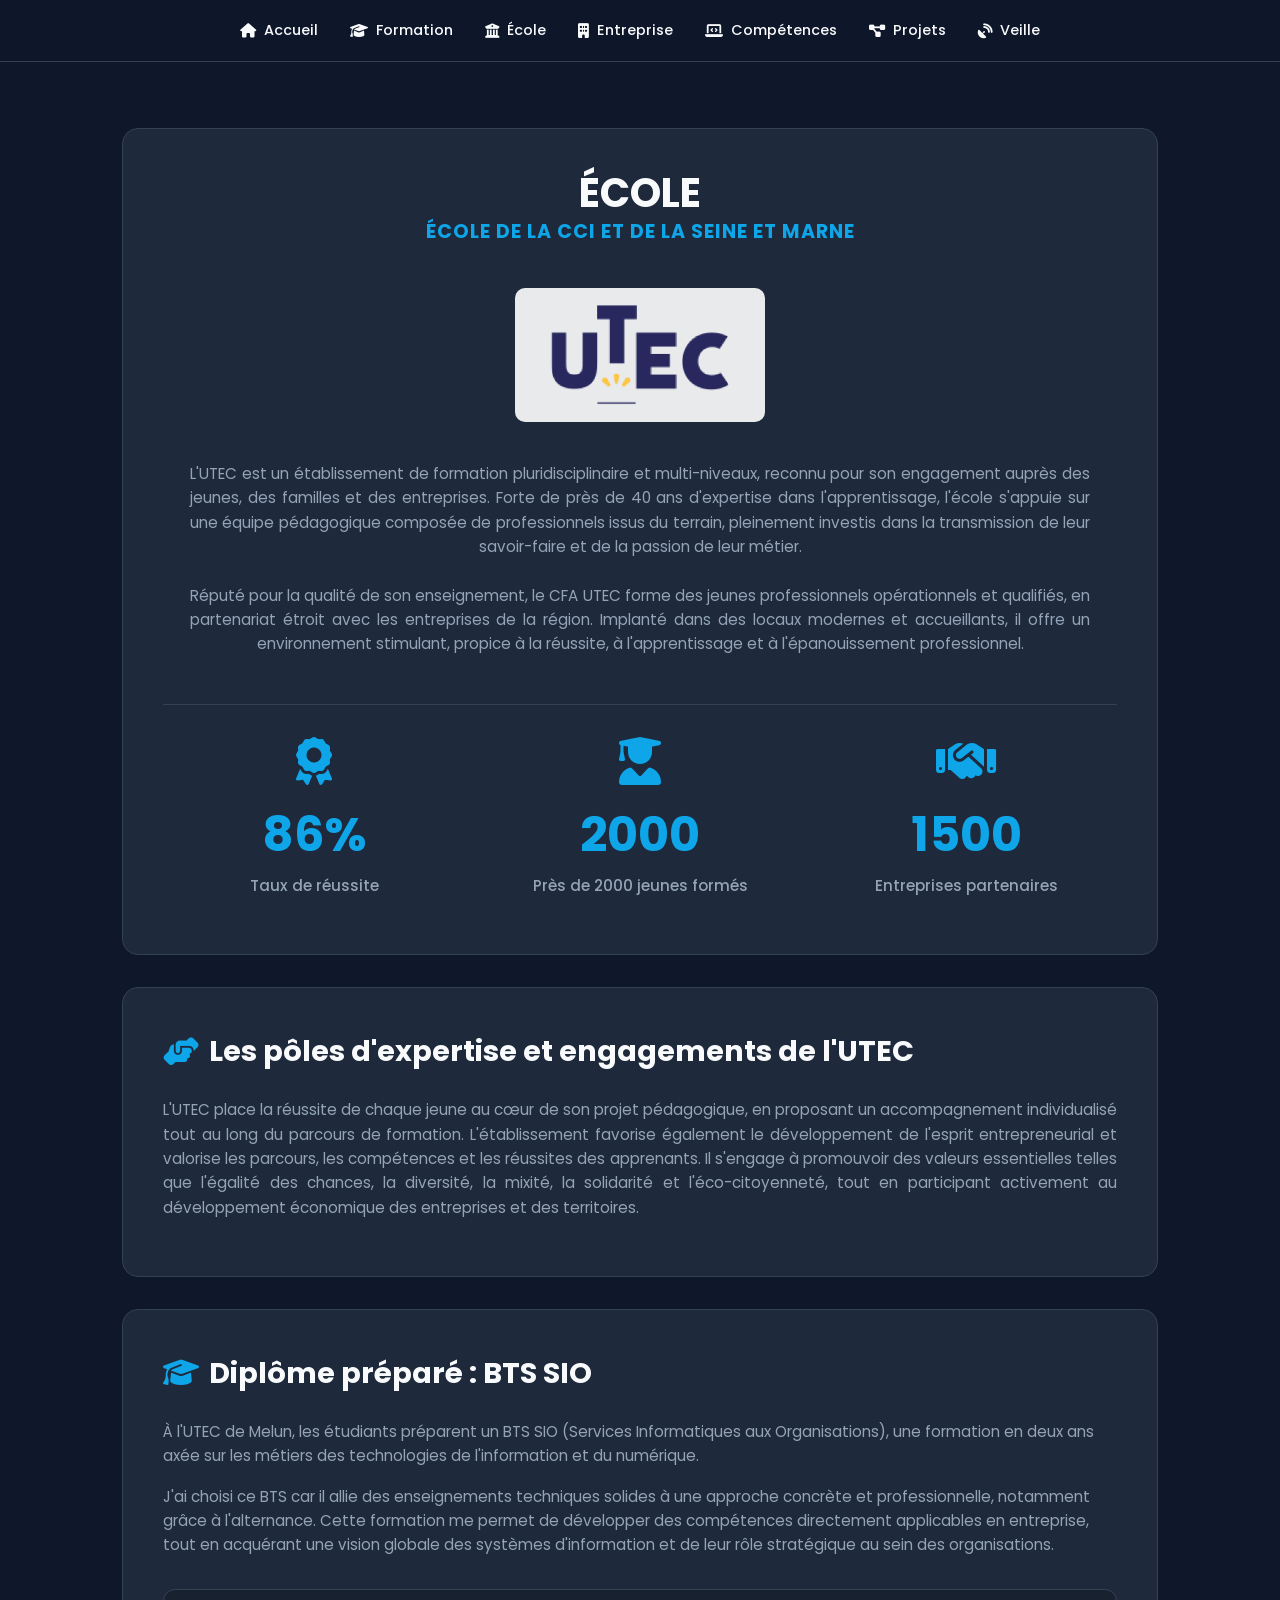
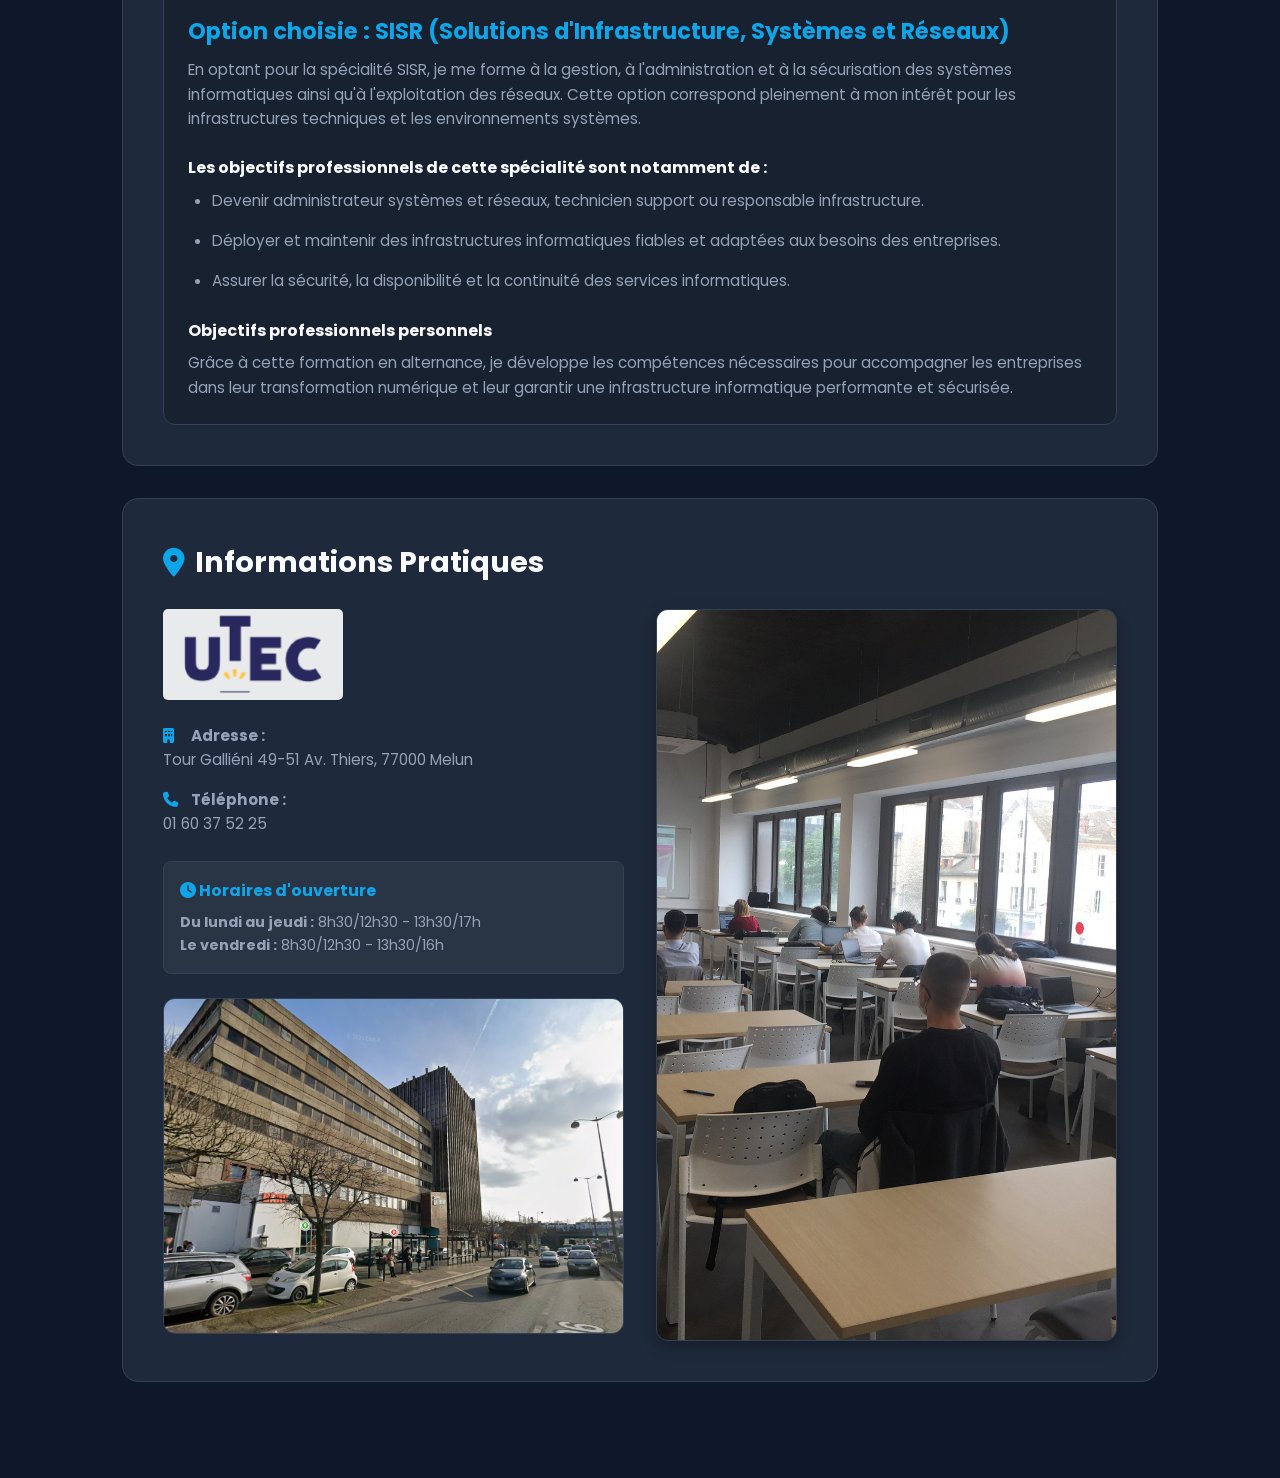
==== ecole.html @ 9d49ade6 "Add files via upload" ====
<!DOCTYPE html>
<html lang="fr">
<head>
    <meta charset="UTF-8">
    <title>École | AISSAM Ilyess</title>
    <link rel="stylesheet" href="style.css">
    <link rel="stylesheet" href="https://cdnjs.cloudflare.com/ajax/libs/font-awesome/6.4.0/css/all.min.css">
</head>
<body>

    <nav>
        <a href="index.html"><i class="fas fa-home"></i> Accueil</a>
        <a href="formation.html"><i class="fas fa-graduation-cap"></i> Formation</a>
        <a href="ecole.html"><i class="fas fa-university"></i> École</a>
        <a href="entreprise.html"><i class="fas fa-building"></i> Entreprise</a>
        <a href="competences.html"><i class="fas fa-laptop-code"></i> Compétences</a>
        <a href="projets.html"><i class="fas fa-project-diagram"></i> Projets</a>
        <a href="veille.html"><i class="fas fa-satellite-dish"></i> Veille</a>
    </nav>

    <div class="container">
        
        <div class="card" style="text-align: center;">
            <h1 style="font-size: 2.5rem; margin-bottom: 0;">ÉCOLE</h1>
            <h3 style="color: var(--accent); text-transform: uppercase; letter-spacing: 1px; margin-top: 0;">École de la CCI et de la Seine et Marne</h3>
            
            <img src="images/logo_utec25-_2.png" alt="Logo UTEC" style="max-width: 250px; height: auto; background: rgba(255,255,255,0.9); padding: 15px; border-radius: 10px; margin: 2rem 0;">
            
            <p style="max-width: 900px; margin: 0 auto 3rem auto; text-align: justify; text-align-last: center;">
                L'UTEC est un établissement de formation pluridisciplinaire et multi-niveaux, reconnu pour son engagement auprès des jeunes, des familles et des entreprises. Forte de près de 40 ans d'expertise dans l'apprentissage, l'école s'appuie sur une équipe pédagogique composée de professionnels issus du terrain, pleinement investis dans la transmission de leur savoir-faire et de la passion de leur métier.<br><br>
                Réputé pour la qualité de son enseignement, le CFA UTEC forme des jeunes professionnels opérationnels et qualifiés, en partenariat étroit avec les entreprises de la région. Implanté dans des locaux modernes et accueillants, il offre un environnement stimulant, propice à la réussite, à l'apprentissage et à l'épanouissement professionnel.
            </p>

            <div class="grid-3" style="border-top: 1px solid var(--border); padding-top: 2rem;">
                <div>
                    <i class="fas fa-award fa-3x" style="color: var(--accent);"></i>
                    <h2 style="font-size: 3rem; color: var(--accent); justify-content: center; margin: 10px 0 0 0; border: none;">86%</h2>
                    <p style="font-weight: 500;">Taux de réussite</p>
                </div>
                <div>
                    <i class="fas fa-user-graduate fa-3x" style="color: var(--accent);"></i>
                    <h2 style="font-size: 3rem; color: var(--accent); justify-content: center; margin: 10px 0 0 0; border: none;">2000</h2>
                    <p style="font-weight: 500;">Près de 2000 jeunes formés</p>
                </div>
                <div>
                    <i class="fas fa-handshake fa-3x" style="color: var(--accent);"></i>
                    <h2 style="font-size: 3rem; color: var(--accent); justify-content: center; margin: 10px 0 0 0; border: none;">1500</h2>
                    <p style="font-weight: 500;">Entreprises partenaires</p>
                </div>
            </div>
        </div>

        <div class="card">
            <h2><i class="fas fa-hands-helping"></i> Les pôles d'expertise et engagements de l'UTEC</h2>
            <p style="text-align: justify;">
                L'UTEC place la réussite de chaque jeune au cœur de son projet pédagogique, en proposant un accompagnement individualisé tout au long du parcours de formation. L'établissement favorise également le développement de l'esprit entrepreneurial et valorise les parcours, les compétences et les réussites des apprenants. Il s'engage à promouvoir des valeurs essentielles telles que l'égalité des chances, la diversité, la mixité, la solidarité et l'éco-citoyenneté, tout en participant activement au développement économique des entreprises et des territoires.
            </p>
        </div>

        <div class="card">
            <h2><i class="fas fa-graduation-cap"></i> Diplôme préparé : BTS SIO</h2>
            <p>À l'UTEC de Melun, les étudiants préparent un BTS SIO (Services Informatiques aux Organisations), une formation en deux ans axée sur les métiers des technologies de l'information et du numérique.</p>
            <p>J'ai choisi ce BTS car il allie des enseignements techniques solides à une approche concrète et professionnelle, notamment grâce à l'alternance. Cette formation me permet de développer des compétences directement applicables en entreprise, tout en acquérant une vision globale des systèmes d'information et de leur rôle stratégique au sein des organisations.</p>

            <div class="skill-box" style="margin-top: 2rem;">
                <h3 style="color: var(--accent); font-size: 1.4rem;">Option choisie : SISR (Solutions d'Infrastructure, Systèmes et Réseaux)</h3>
                <p>En optant pour la spécialité SISR, je me forme à la gestion, à l'administration et à la sécurisation des systèmes informatiques ainsi qu'à l'exploitation des réseaux. Cette option correspond pleinement à mon intérêt pour les infrastructures techniques et les environnements systèmes.</p>
                
                <h4 style="color: var(--text-light); margin-top: 1.5rem; margin-bottom: 0.5rem;">Les objectifs professionnels de cette spécialité sont notamment de :</h4>
                <ul>
                    <li>Devenir administrateur systèmes et réseaux, technicien support ou responsable infrastructure.</li>
                    <li>Déployer et maintenir des infrastructures informatiques fiables et adaptées aux besoins des entreprises.</li>
                    <li>Assurer la sécurité, la disponibilité et la continuité des services informatiques.</li>
                </ul>

                <h4 style="color: var(--text-light); margin-top: 1.5rem; margin-bottom: 0.5rem;">Objectifs professionnels personnels</h4>
                <p style="margin-bottom: 0;">Grâce à cette formation en alternance, je développe les compétences nécessaires pour accompagner les entreprises dans leur transformation numérique et leur garantir une infrastructure informatique performante et sécurisée.</p>
            </div>
        </div>

        <div class="card">
            <h2><i class="fas fa-map-marker-alt"></i> Informations Pratiques</h2>
            <div class="grid-2">
                <div>
                   <img src="images/logo_utec25-_2.png" alt="Logo UTEC" style="max-width: 180px; height: auto; background: rgba(255,255,255,0.9); padding: 5px; border-radius: 5px; margin-bottom: 1rem;">
                    
                    <p><strong><i class="fas fa-building" style="color: var(--accent); width: 25px;"></i> Adresse :</strong><br>Tour Galliéni 49-51 Av. Thiers, 77000 Melun</p>
                    <p><strong><i class="fas fa-phone" style="color: var(--accent); width: 25px;"></i> Téléphone :</strong><br>01 60 37 52 25</p>
                    
                    <div style="background: rgba(255,255,255,0.05); padding: 1rem; border-radius: 8px; border: 1px solid var(--border); margin-top: 1.5rem;">
                        <h4 style="color: var(--accent); margin-bottom: 0.5rem;"><i class="fas fa-clock"></i> Horaires d'ouverture</h4>
                        <p style="margin-bottom: 0; font-size: 0.9rem;"><strong>Du lundi au jeudi :</strong> 8h30/12h30 - 13h30/17h<br>
                        <strong>Le vendredi :</strong> 8h30/12h30 - 13h30/16h</p>
                    </div>

                    <img src="images/cfautec.png" alt="Bâtiment UTEC" style="width: 100%; height: auto; border-radius: 12px; border: 1px solid var(--border); margin-top: 1.5rem;">
                </div>

                <div>
                    <img src="images/utec_classe.jpg" alt="Salle de classe UTEC" style="width: 100%; height: 100%; object-fit: cover; border-radius: 12px; border: 1px solid var(--border); box-shadow: 0 5px 15px rgba(0,0,0,0.3);">
                </div>
            </div>
        </div>

    </div>

</body>
</html>
---- style.css ----
@import url('https://fonts.googleapis.com/css2?family=Poppins:wght@300;400;500;600;700&display=swap');

:root {
    --bg-dark: #0f172a; /* Bleu nuit très profond */
    --surface: #1e293b; /* Bleu gris pour les cartes */
    --accent: #0ea5e9; /* Cyan tech */
    --accent-hover: #0284c7;
    --text-light: #f8fafc;
    --text-muted: #94a3b8;
    --border: #334155;
}

* { margin: 0; padding: 0; box-sizing: border-box; font-family: 'Poppins', sans-serif; }

body {
    background-color: var(--bg-dark);
    /* Optionnel : tu peux rajouter ton image de fond ici si tu préfères, mais un fond uni fait plus "app" pro */
    color: var(--text-light);
    line-height: 1.6;
}

/* --- NAVIGATION --- */
nav {
    position: fixed; top: 0; width: 100%;
    background: rgba(15, 23, 42, 0.85); backdrop-filter: blur(12px);
    border-bottom: 1px solid var(--border);
    padding: 1.2rem 2rem; display: flex; justify-content: center; gap: 2rem; z-index: 1000;
}
nav a { color: var(--text-light); text-decoration: none; font-size: 0.9rem; font-weight: 500; transition: 0.3s; display: flex; align-items: center; gap: 8px; }
nav a:hover, nav a.active { color: var(--accent); }

/* --- CONTENEUR & CARTES --- */
.container { max-width: 1100px; margin: 0 auto; padding: 8rem 2rem 4rem 2rem; animation: fadeIn 0.8s ease; }
@keyframes fadeIn { from { opacity: 0; transform: translateY(20px); } to { opacity: 1; transform: translateY(0); } }

.card {
    background: var(--surface); border: 1px solid var(--border); border-radius: 16px;
    padding: 2.5rem; margin-bottom: 2rem; transition: transform 0.3s, box-shadow 0.3s;
}
.card:hover { transform: translateY(-5px); box-shadow: 0 10px 30px rgba(0,0,0,0.5); border-color: var(--accent); }

.grid-2 { display: grid; grid-template-columns: 1fr 1fr; gap: 2rem; }
.grid-3 { display: grid; grid-template-columns: repeat(auto-fit, minmax(250px, 1fr)); gap: 1.5rem; }

/* --- TEXTES & TITRES --- */
h1 { font-size: 3rem; font-weight: 700; line-height: 1.2; margin-bottom: 1rem; }
h1 span { color: var(--accent); }
h2 { font-size: 1.8rem; margin-bottom: 1.5rem; color: var(--text-light); display: flex; align-items: center; gap: 10px; }
h2 i { color: var(--accent); }
h3 { font-size: 1.2rem; color: var(--text-light); margin-bottom: 0.5rem; }
p, li { color: var(--text-muted); margin-bottom: 1rem; font-size: 0.95rem; }
ul { margin-left: 1.5rem; }

/* --- BOUTONS --- */
.btn-group { display: flex; gap: 1rem; margin-top: 1.5rem; }
.btn {
    padding: 0.8rem 1.5rem; border-radius: 8px; text-decoration: none; font-weight: 500;
    transition: 0.3s; display: inline-flex; align-items: center; gap: 8px; border: none; cursor: pointer;
}
.btn-primary { background: var(--accent); color: white; }
.btn-primary:hover { background: var(--accent-hover); box-shadow: 0 0 15px var(--accent); }
.btn-outline { background: transparent; color: var(--accent); border: 1px solid var(--accent); }
.btn-outline:hover { background: rgba(14, 165, 233, 0.1); }

/* --- COMPÉTENCES --- */
.skill-box { background: rgba(0,0,0,0.2); padding: 1.5rem; border-radius: 12px; border: 1px solid var(--border); }
.skill-bar { width: 100%; height: 6px; background: var(--border); border-radius: 10px; margin-top: 10px; overflow: hidden; }
.skill-fill { height: 100%; background: var(--accent); border-radius: 10px; }

/* --- TIMELINE (Formation) --- */
.timeline-item { border-left: 2px solid var(--accent); padding-left: 1.5rem; margin-bottom: 2rem; position: relative; }
.timeline-item::before { content: ''; position: absolute; left: -7px; top: 0; width: 12px; height: 12px; background: var(--accent); border-radius: 50%; }
.date-badge { display: inline-block; background: rgba(14, 165, 233, 0.1); color: var(--accent); padding: 4px 10px; border-radius: 20px; font-size: 0.8rem; font-weight: 600; margin-bottom: 10px; }
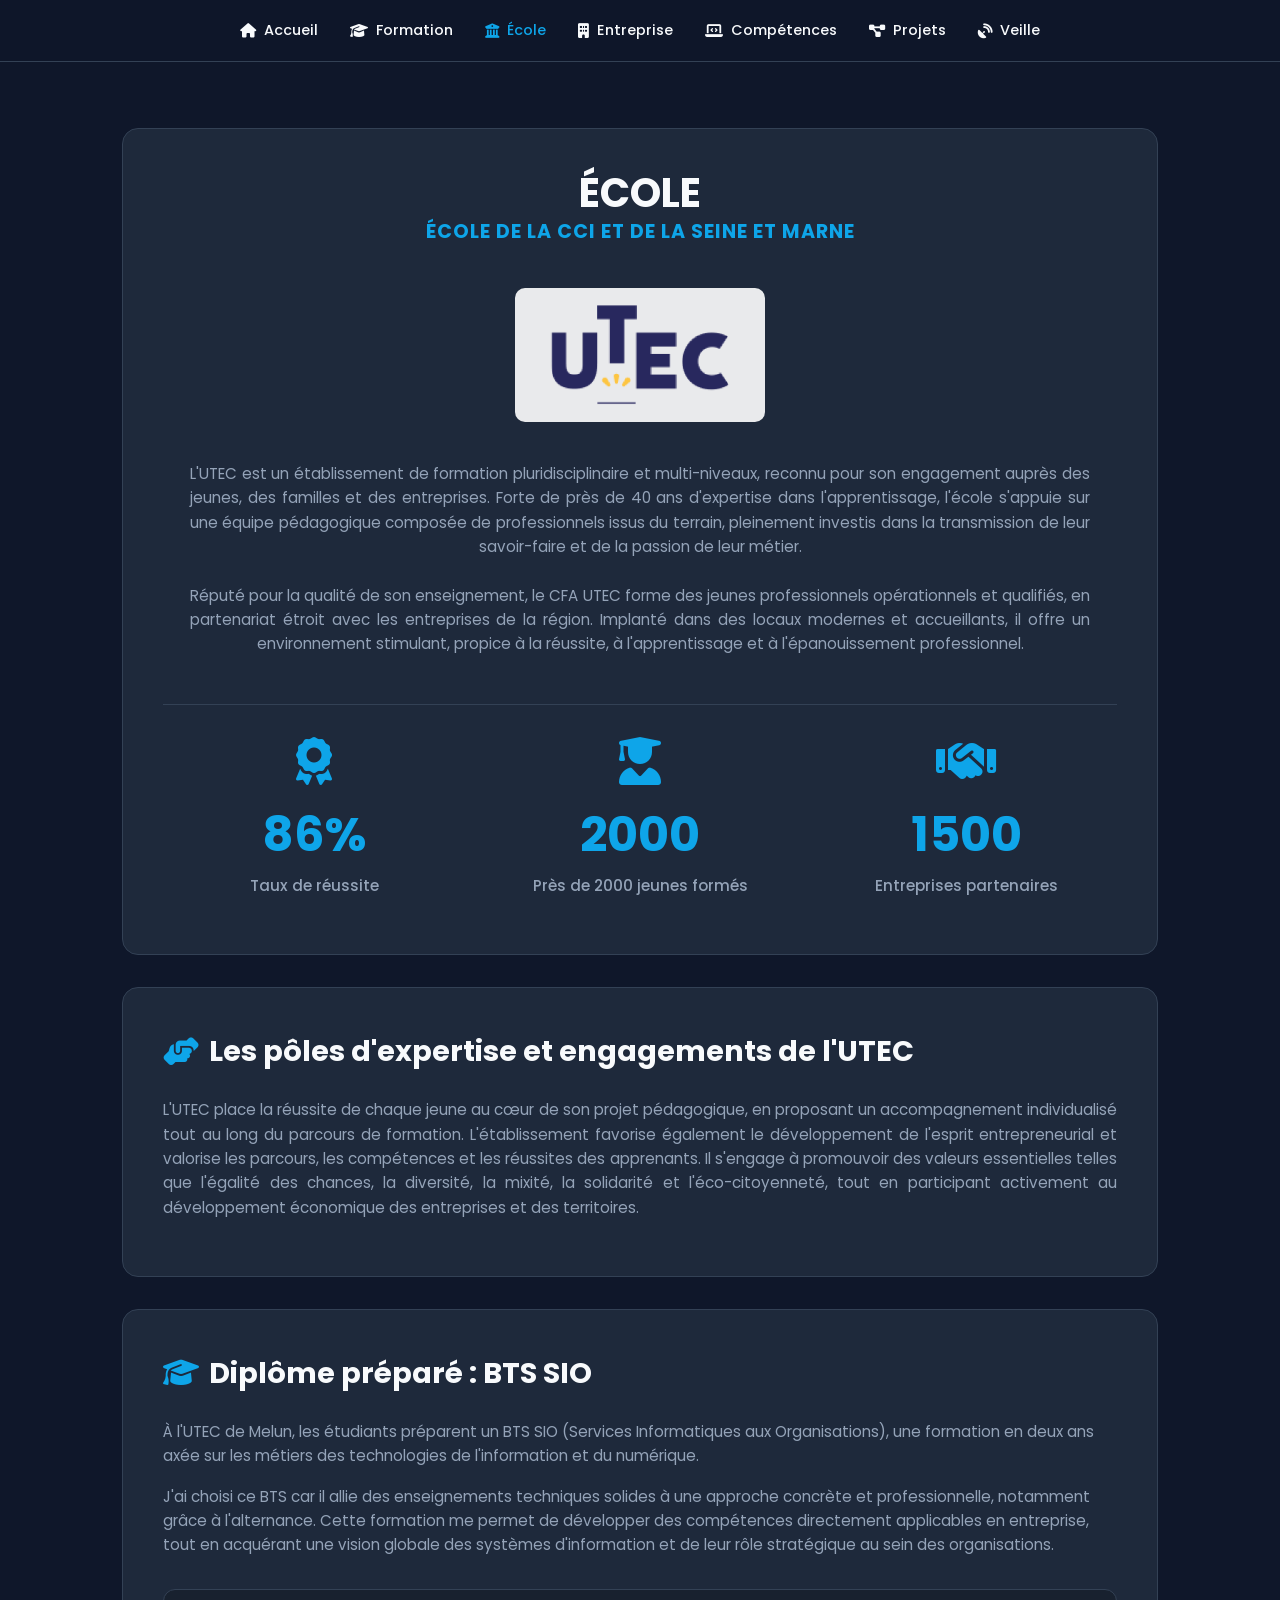
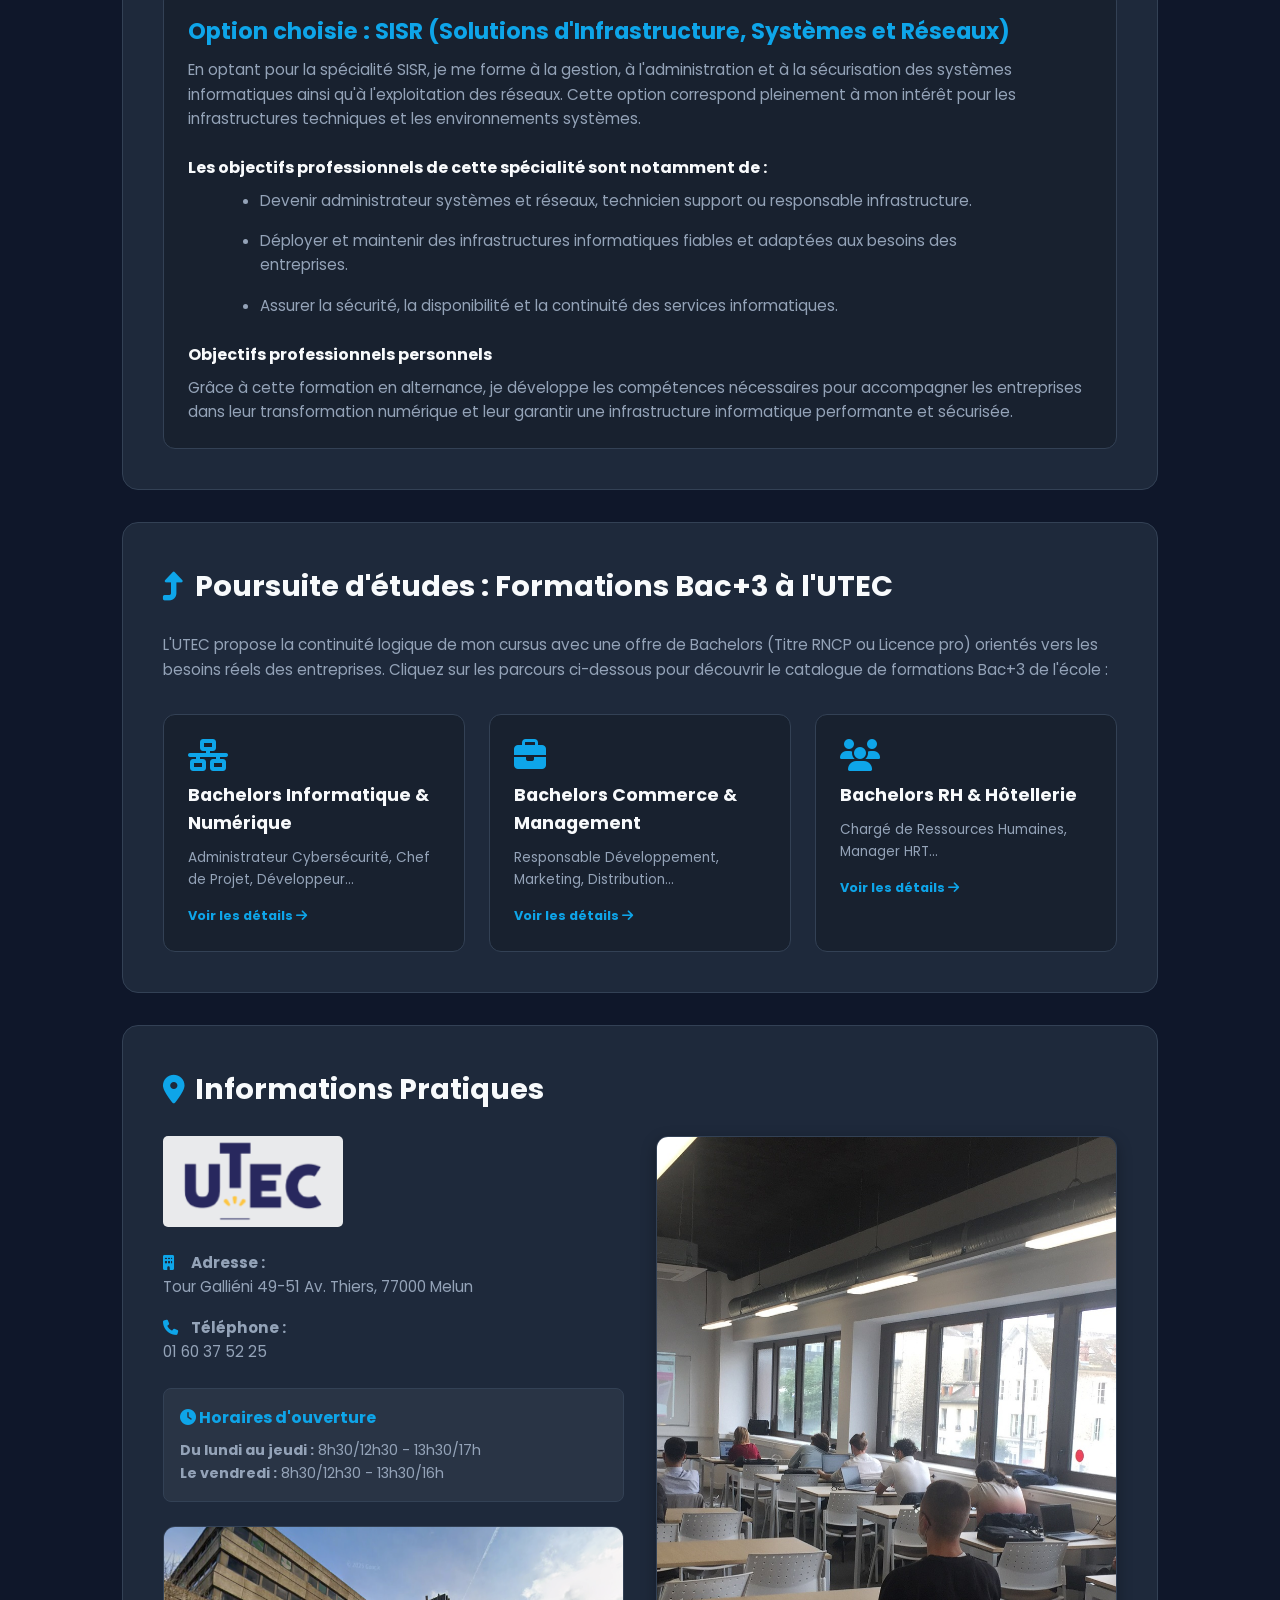
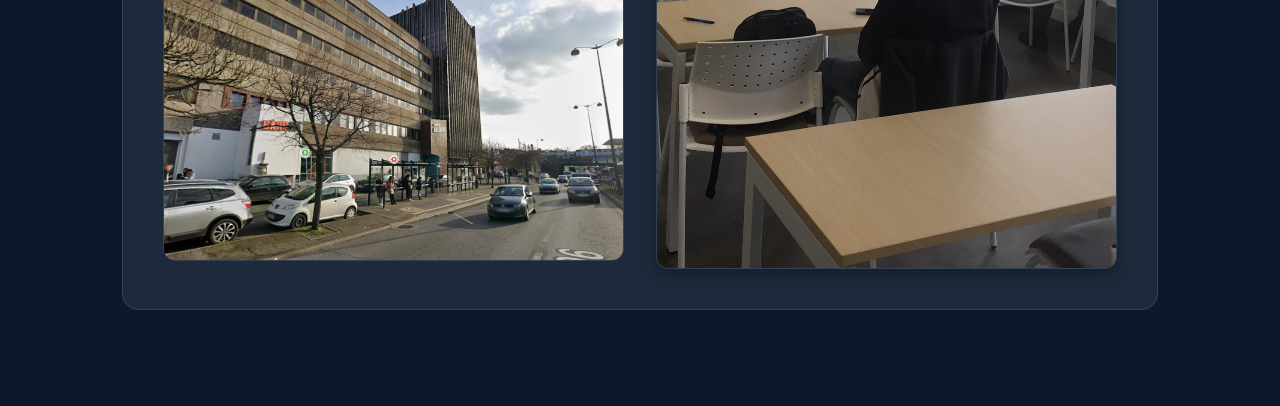
==== commit 29cd3433: "Update ecole.html" ====
--- a/ecole.html
+++ b/ecole.html
@@ -11,7 +11,7 @@
     <nav>
         <a href="index.html"><i class="fas fa-home"></i> Accueil</a>
         <a href="formation.html"><i class="fas fa-graduation-cap"></i> Formation</a>
-        <a href="ecole.html"><i class="fas fa-university"></i> École</a>
+        <a href="ecole.html" class="active"><i class="fas fa-university"></i> École</a>
         <a href="entreprise.html"><i class="fas fa-building"></i> Entreprise</a>
         <a href="competences.html"><i class="fas fa-laptop-code"></i> Compétences</a>
         <a href="projets.html"><i class="fas fa-project-diagram"></i> Projets</a>
@@ -67,7 +67,7 @@
                 <p>En optant pour la spécialité SISR, je me forme à la gestion, à l'administration et à la sécurisation des systèmes informatiques ainsi qu'à l'exploitation des réseaux. Cette option correspond pleinement à mon intérêt pour les infrastructures techniques et les environnements systèmes.</p>
                 
                 <h4 style="color: var(--text-light); margin-top: 1.5rem; margin-bottom: 0.5rem;">Les objectifs professionnels de cette spécialité sont notamment de :</h4>
-                <ul>
+                <ul style="text-align: left; max-width: 800px; margin: 0 auto; padding-left: 20px;">
                     <li>Devenir administrateur systèmes et réseaux, technicien support ou responsable infrastructure.</li>
                     <li>Déployer et maintenir des infrastructures informatiques fiables et adaptées aux besoins des entreprises.</li>
                     <li>Assurer la sécurité, la disponibilité et la continuité des services informatiques.</li>
@@ -75,6 +75,40 @@
 
                 <h4 style="color: var(--text-light); margin-top: 1.5rem; margin-bottom: 0.5rem;">Objectifs professionnels personnels</h4>
                 <p style="margin-bottom: 0;">Grâce à cette formation en alternance, je développe les compétences nécessaires pour accompagner les entreprises dans leur transformation numérique et leur garantir une infrastructure informatique performante et sécurisée.</p>
+            </div>
+        </div>
+
+        <div class="card">
+            <h2><i class="fas fa-level-up-alt"></i> Poursuite d'études : Formations Bac+3 à l'UTEC</h2>
+            <p style="margin-bottom: 2rem;">L'UTEC propose la continuité logique de mon cursus avec une offre de Bachelors (Titre RNCP ou Licence pro) orientés vers les besoins réels des entreprises. Cliquez sur les parcours ci-dessous pour découvrir le catalogue de formations Bac+3 de l'école :</p>
+            
+            <div class="grid-3">
+                <a href="https://www.utec77.fr/formation/niveau/bac-3" target="_blank" style="text-decoration: none; display: block;">
+                    <div class="skill-box" style="height: 100%; cursor: pointer;">
+                        <i class="fas fa-network-wired fa-2x" style="color: var(--accent); margin-bottom: 10px;"></i>
+                        <h3 style="color: var(--text-light); font-size: 1.1rem; margin-bottom: 10px;">Bachelors Informatique & Numérique</h3>
+                        <p style="margin: 0; font-size: 0.85rem; color: var(--text-muted);">Administrateur Cybersécurité, Chef de Projet, Développeur...</p>
+                        <span style="display: inline-block; margin-top: 15px; color: var(--accent); font-size: 0.8rem; font-weight: bold;">Voir les détails <i class="fas fa-arrow-right"></i></span>
+                    </div>
+                </a>
+
+                <a href="https://www.utec77.fr/formation/niveau/bac-3" target="_blank" style="text-decoration: none; display: block;">
+                    <div class="skill-box" style="height: 100%; cursor: pointer;">
+                        <i class="fas fa-briefcase fa-2x" style="color: var(--accent); margin-bottom: 10px;"></i>
+                        <h3 style="color: var(--text-light); font-size: 1.1rem; margin-bottom: 10px;">Bachelors Commerce & Management</h3>
+                        <p style="margin: 0; font-size: 0.85rem; color: var(--text-muted);">Responsable Développement, Marketing, Distribution...</p>
+                        <span style="display: inline-block; margin-top: 15px; color: var(--accent); font-size: 0.8rem; font-weight: bold;">Voir les détails <i class="fas fa-arrow-right"></i></span>
+                    </div>
+                </a>
+
+                <a href="https://www.utec77.fr/formation/niveau/bac-3" target="_blank" style="text-decoration: none; display: block;">
+                    <div class="skill-box" style="height: 100%; cursor: pointer;">
+                        <i class="fas fa-users fa-2x" style="color: var(--accent); margin-bottom: 10px;"></i>
+                        <h3 style="color: var(--text-light); font-size: 1.1rem; margin-bottom: 10px;">Bachelors RH & Hôtellerie</h3>
+                        <p style="margin: 0; font-size: 0.85rem; color: var(--text-muted);">Chargé de Ressources Humaines, Manager HRT...</p>
+                        <span style="display: inline-block; margin-top: 15px; color: var(--accent); font-size: 0.8rem; font-weight: bold;">Voir les détails <i class="fas fa-arrow-right"></i></span>
+                    </div>
+                </a>
             </div>
         </div>
 
@@ -105,4 +139,4 @@
     </div>
 
 </body>
-</html>+</html>
--- a/style.css
+++ b/style.css
@@ -70,4 +70,4 @@
 /* --- TIMELINE (Formation) --- */
 .timeline-item { border-left: 2px solid var(--accent); padding-left: 1.5rem; margin-bottom: 2rem; position: relative; }
 .timeline-item::before { content: ''; position: absolute; left: -7px; top: 0; width: 12px; height: 12px; background: var(--accent); border-radius: 50%; }
-.date-badge { display: inline-block; background: rgba(14, 165, 233, 0.1); color: var(--accent); padding: 4px 10px; border-radius: 20px; font-size: 0.8rem; font-weight: 600; margin-bottom: 10px; }+.date-badge { display: inline-block; background: rgba(14, 165, 233, 0.1); color: var(--accent); padding: 4px 10px; border-radius: 20px; font-size: 0.8rem; font-weight: 600; margin-bottom: 10px; }
